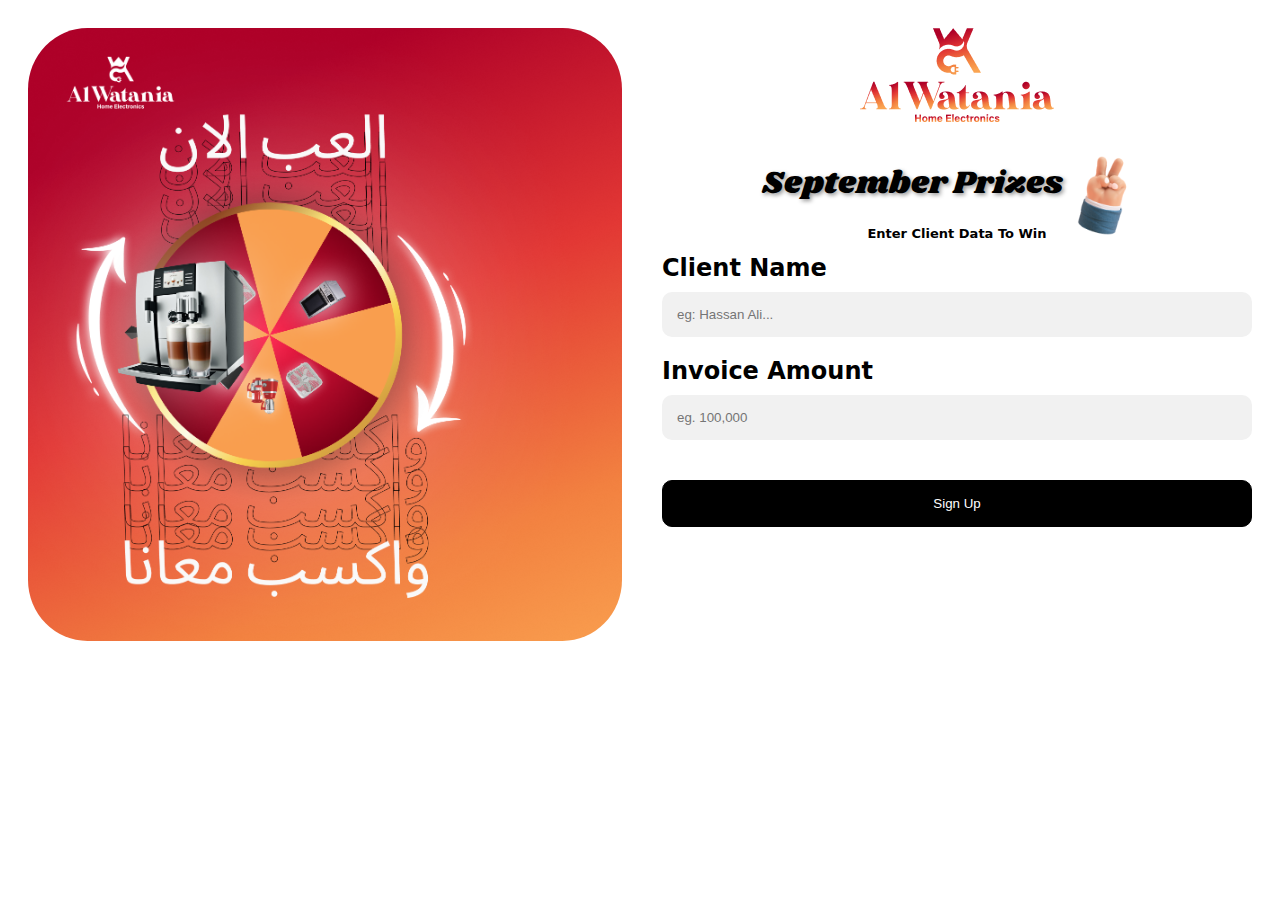
==== home.html @ b35bfc01 "add page" ====
<!DOCTYPE html>
<html lang="en">
<head>
    <meta charset="UTF-8">
    <meta name="viewport" content="width=device-width, initial-scale=1.0">
    <title>Home Page</title>
    <link rel="stylesheet" href="./home.css">
    <link rel="preconnect" href="https://fonts.googleapis.com">
    <link rel="preconnect" href="https://fonts.gstatic.com" crossorigin>
    <link href="https://fonts.googleapis.com/css2?family=Noto+Kufi+Arabic:wght@100..900&family=Shrikhand&display=swap" rel="stylesheet">
    <link rel="icon" href="./images/watania.png" type="image/png">
</head>
<body>
    <div class="home_page">
        <div class="grid-container">
            <div class="header_image">
                <img src="./images/Group110.png" alt="header_image">
            </div>
            <div class="sign_image">
                <div class="header-logo">
                    <img src="./images/Group93.png" alt="headline">
                    <div class="content">
                        <h2>September Prizes</h2>
                        <img src="./images/Group 94.png" alt="">
                    </div>
                    <p>Enter Client Data To Win</p>
                </div>
                <div class="form">
                    <div class="input-container">
                        <label for="name">Client Name</label>
                        <input type="text" id="name" name="name" placeholder="eg: Hassan Ali...">
                    </div>
                    <div class="input-container">
                        <label for="amount">Invoice Amount</label>
                        <input type="text" id="amount" name="amount" placeholder="eg. 100,000">
                    </div>
                    <div class="sign_btn">
                        <a href="./index.html">
                            <button>Sign Up</button>
                        </a>
                    </div>
                </div>
            </div>
        </div>
    </div>
</body>
</html>
---- home.css ----
.home_page {
    display: flex;
    justify-content: center;
    align-items: center;
    padding: 20px;
}

.grid-container {
    display: grid;
    grid-template-columns: 1fr 1fr; 
    gap: 40px; 
}

.content {
    display: flex;
    align-items: center;
}

.content img {
    width: 90px;
}

.content h2 {
    position: relative;
    font-size: 31.79px;
    font-weight: 400;
    font-family: Shrikhand;
    text-shadow: 2px 2px 4px rgba(0, 0, 0, 0.4);
}

.header-logo {
    display: flex;
    flex-direction: column;
    justify-content: center;
    align-items: center;
}

.header-logo p {
    font-size: 13px;
    font-weight: 600;
    margin-top: -20px;
    font-family: system-ui;
}

.header_image img {
    width: 594px;
    background-image: url('./images/sectoin background.png');
    background-size: cover;
    border-radius: 10%;
}

.form {
    display: flex;
    flex-direction: column;
    gap: 20px;
}

.input-container {
    display: flex;
    flex-direction: column;
    gap: 10px;
}

.input-container label {
    font-size: 24px;
    font-weight: 600;
    font-family: system-ui;
}

.input-container input {
    padding: 15px;
    background-color: #F1F1F1;
    border: none;
    border-radius: 10px;
}

.sign_btn button {
    background-color: black;
    border: 1px solid black;
    color: white;
    padding: 15px; 
    border-radius: 10px;
    width: 100%;
    margin-top: 20px;
}

@media (max-width: 768px) {
    .grid-container {
        grid-template-columns: 1fr;
        gap: 20px; 
    }
}

@media (max-width: 580px) {
    .content h2 {
        font-size: 20.79px; 
    }
    .header_image img {
        width: 100%; 
        height: auto; 
    }
}
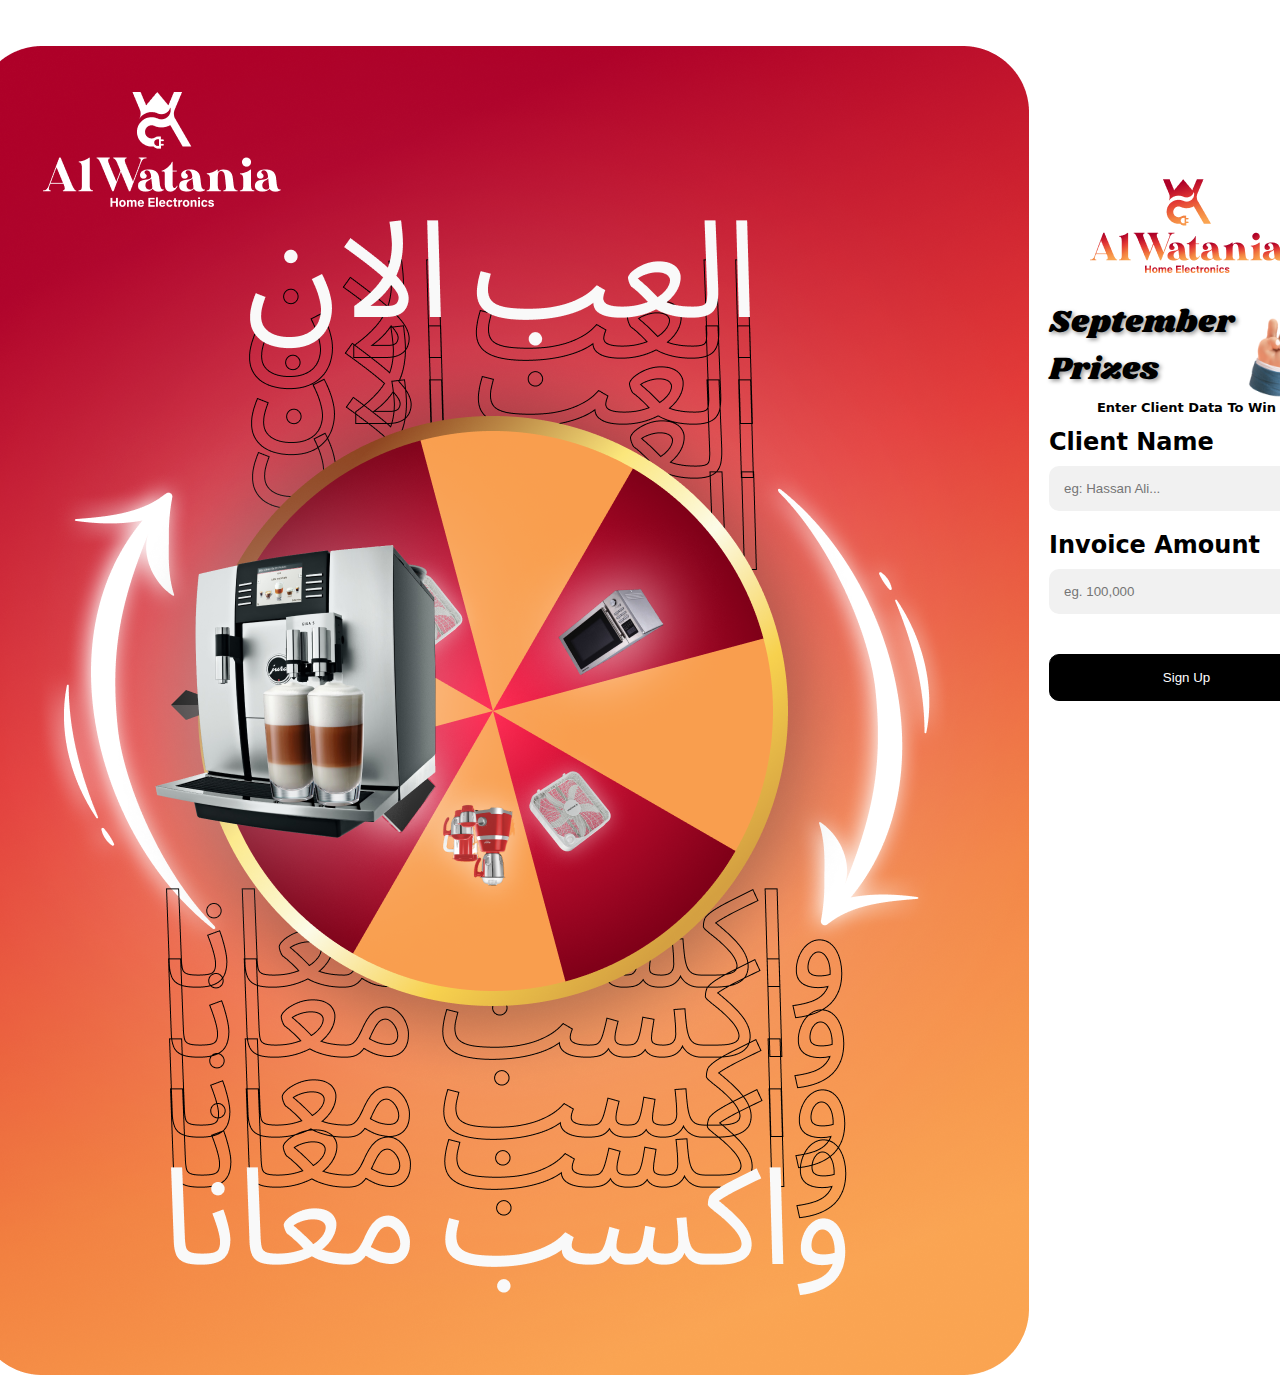
==== commit eec2a61e: "edits" ====
--- a/home.html
+++ b/home.html
@@ -14,7 +14,7 @@
     <div class="home_page">
         <div class="grid-container">
             <div class="header_image">
-                <img src="./images/Group110.png" alt="header_image">
+                <img src="./images/Group111.png" alt="header_image">
             </div>
             <div class="sign_image">
                 <div class="header-logo">
--- a/home.css
+++ b/home.css
@@ -7,7 +7,7 @@
 
 .grid-container {
     display: grid;
-    grid-template-columns: 1fr 1fr; 
+    grid-template-columns: auto auto; 
     gap: 40px; 
 }
 
@@ -42,11 +42,9 @@
     font-family: system-ui;
 }
 
-.header_image img {
-    width: 594px;
-    background-image: url('./images/sectoin background.png');
-    background-size: cover;
-    border-radius: 10%;
+.header_image  {
+    width:1053px;
+    height:1329px;
 }
 
 .form {
@@ -72,6 +70,12 @@
     background-color: #F1F1F1;
     border: none;
     border-radius: 10px;
+}
+
+.sign_image {
+    /* width:718.89px ;
+    height:830.28px ; */
+    margin-top:151px;
 }
 
 .sign_btn button {
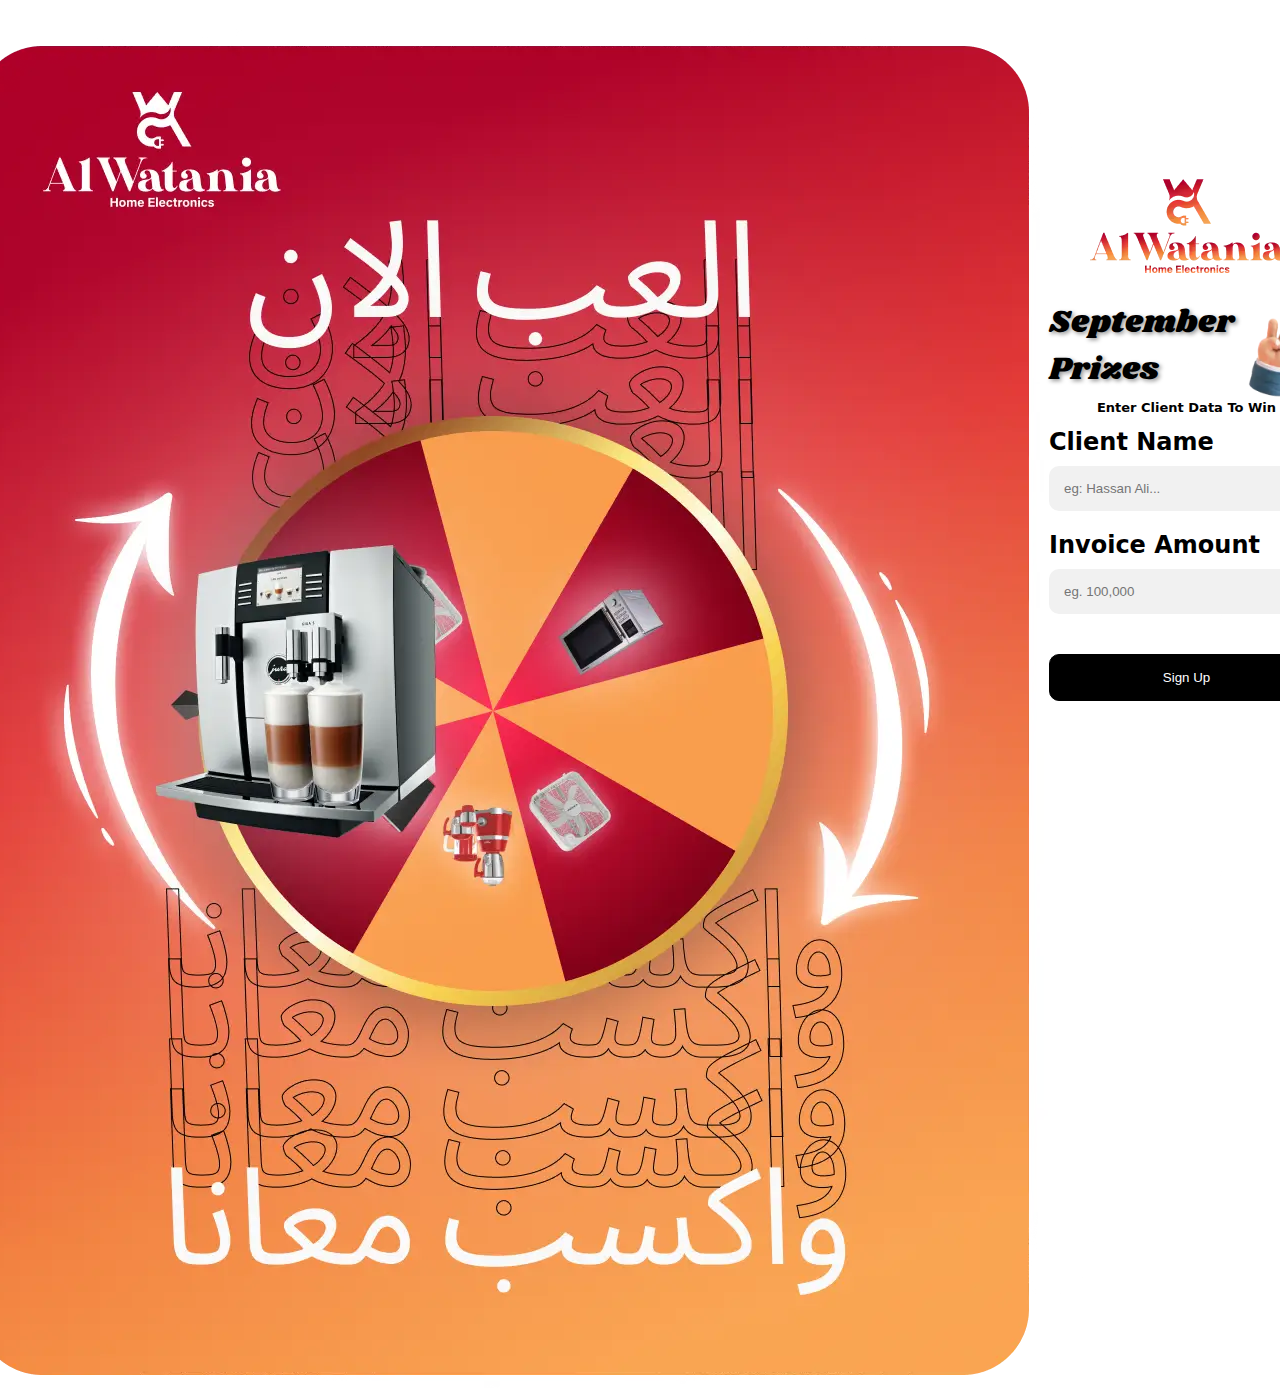
==== commit 57079c75: "Fix Images" ====
--- a/home.html
+++ b/home.html
@@ -8,20 +8,20 @@
     <link rel="preconnect" href="https://fonts.googleapis.com">
     <link rel="preconnect" href="https://fonts.gstatic.com" crossorigin>
     <link href="https://fonts.googleapis.com/css2?family=Noto+Kufi+Arabic:wght@100..900&family=Shrikhand&display=swap" rel="stylesheet">
-    <link rel="icon" href="./images/watania.png" type="image/png">
+    <link rel="icon" href="./images/watania.webp" type="image/png">
 </head>
 <body>
     <div class="home_page">
         <div class="grid-container">
             <div class="header_image">
-                <img src="./images/Group111.png" alt="header_image">
+                <img src="./images/Group111.webp" alt="header_image">
             </div>
             <div class="sign_image">
                 <div class="header-logo">
-                    <img src="./images/Group93.png" alt="headline">
+                    <img src="./images/Group93.webp" alt="headline">
                     <div class="content">
                         <h2>September Prizes</h2>
-                        <img src="./images/Group 94.png" alt="">
+                        <img src="./images/Group94.webp" alt="Group94">
                     </div>
                     <p>Enter Client Data To Win</p>
                 </div>
